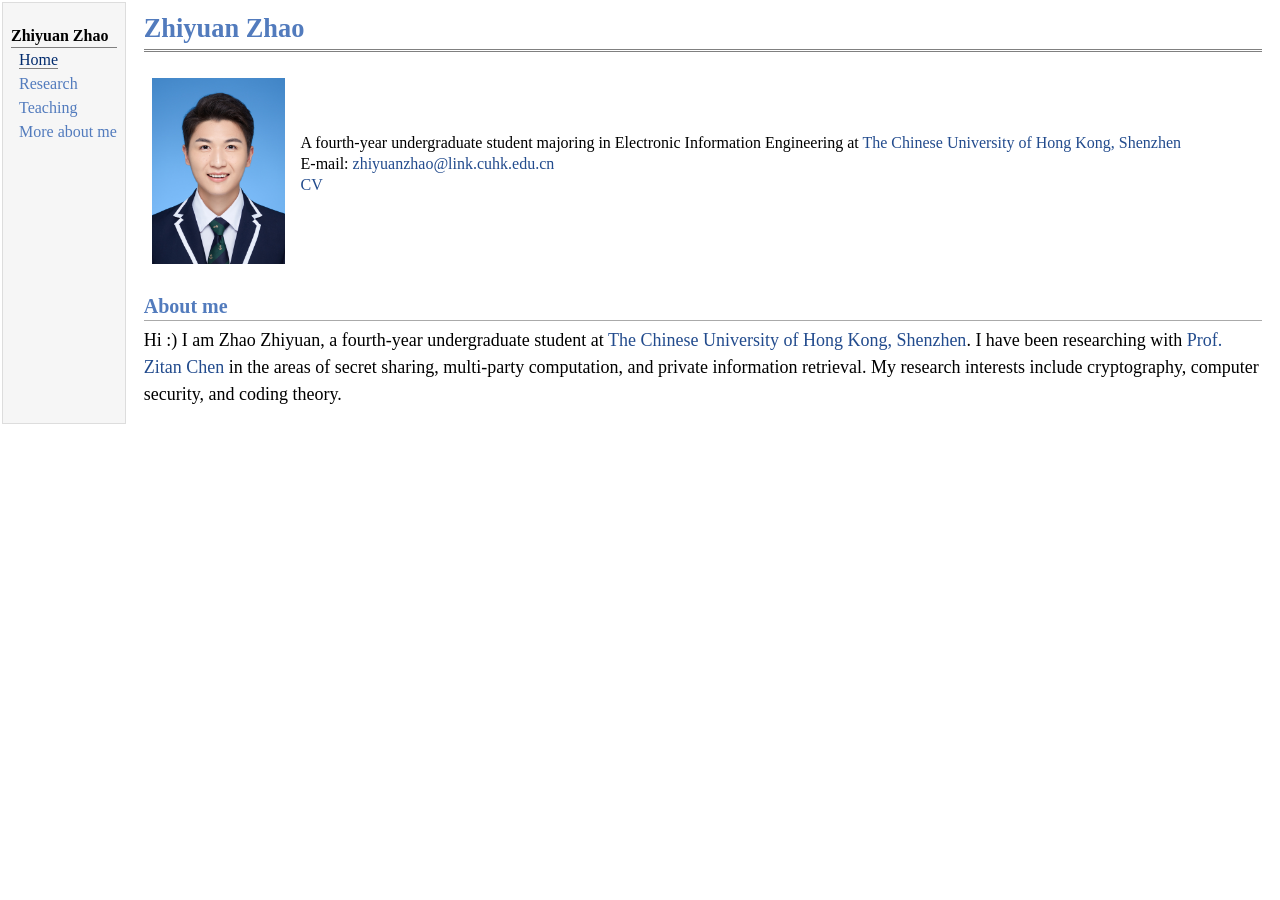
==== index.html @ dad8fb2e "Add files via upload" ====
<html xmlns="http://www.w3.org/1999/xhtml" xml:lang="en">

<head>
  <meta name="generator" content="jemdoc, see http://jemdoc.jaboc.net/" />
  <meta http-equiv="Content-Type" content="text/html;charset=utf-8" />
  <link rel="stylesheet" href="jemdoc.css" type="text/css" />
  <title>Zhiyuan Zhao</title>
</head>

<body>
  <table summary="Table for page layout." id="tlayout">
    <tr valign="top">
      <td id="layout-menu">
        <div class="menu-category">Zhiyuan Zhao</div>
        <div class="menu-item">
          <a href="index.html" class="current">Home</a>
        </div>
        <div class="menu-item"><a href="research.html">Research</a></div>
        <div class="menu-item"><a href="teaching.html">Teaching</a></div>
        <div class="menu-item">
          <a href="moreabtme.html">More&nbsp;about&nbsp;me</a>
        </div>
      </td>
      <td id="layout-content">
        <div id="toptitle">
          <h1>Zhiyuan Zhao</h1>
          <div id="subtitle"></div>
        </div>
        <table class="imgtable">
          <tr>
            <td align="left">
              <img src="picture.jpeg" alt="A photo of Zhao Zhiyuan" width="132.8px" height="186px" />
            </td>
            <td align="left">
              <p>
                A fourth-year undergraduate student majoring in Electronic Information Engineering at
                <a href="https://www.cuhk.edu.cn/en" target="_blank">The Chinese University of Hong Kong,
                  Shenzhen</a><br />
                E-mail:
                <a href="mailto:zhiyuanzhao@link.cuhk.edu.cn" target="_blank">zhiyuanzhao@link.cuhk.edu.cn</a><br />
                <a href="Curriculum_vitae.pdf" target="_blank">CV</a>
              </p>
            </td>
          </tr>
        </table>
        <h2>About me</h2>
        <p style="font-size: 18px; line-height: 1.5;">
          Hi :) I am Zhao Zhiyuan, a fourth-year undergraduate student at
          <a href="https://www.cuhk.edu.cn/en" target="_blank">The Chinese University of Hong Kong, Shenzhen</a>.
          I have been researching with
          <a href="https://sse.cuhk.edu.cn/en/faculty/chenzitan" target="_blank">Prof. Zitan Chen</a>
          in the areas of secret sharing, multi-party computation, and private information retrieval.
          My research interests include cryptography, computer security, and coding theory.
        </p>

      </td>
    </tr>
  </table>
</body>

</html>
---- jemdoc.css ----
/* Default css file for jemdoc. */

table#tlayout {
    border: none;
    border-collapse: separate;
    background: white;
}

body {
	background: white;
	font-family: Georgia, serif;
	padding-bottom: 8px;
	margin: 0;
}

#layout-menu {
	background: #f6f6f6;
	border: 1px solid #dddddd;
	padding-top: 0.5em;
	padding-left: 8px;
	padding-right: 8px;
	font-size: 1.0em;
	width: auto;
	white-space: nowrap;
    text-align: left;
    vertical-align: top;
}

#layout-menu td {
	background: #f4f4f4;
    vertical-align: top;
}

#layout-content {
	padding-top: 0.0em;
	padding-left: 1.0em;
	padding-right: 1.0em;
    border: none;
    background: white;
    text-align: left;
    vertical-align: top;
}

#layout-menu a {
	line-height: 1.5em;
	margin-left: 0.5em;
}

tt {
    background: #ffffdd;
}

pre, tt {
	font-size: 90%;
	font-family: monaco, monospace;
}

a, a > tt {
	color: #224b8d;
	text-decoration: none;
}

a:hover {
	border-bottom: 1px gray dotted;
}

#layout-menu a.current:link, #layout-menu a.current:visited {
	color: #022b6d;
	border-bottom: 1px gray solid;
}
#layout-menu a:link, #layout-menu a:visited, #layout-menu a:hover {
	color: #527bbd;
	text-decoration: none;
}
#layout-menu a:hover {
	text-decoration: none;
}

div.menu-category {
	border-bottom: 1px solid gray;
	margin-top: 0.8em;
	padding-top: 0.2em;
	padding-bottom: 0.1em;
	font-weight: bold;
}

div.menu-item {
	padding-left: 16px;
	text-indent: -16px;
}

div#toptitle {
	padding-bottom: 0.2em;
	margin-bottom: 1.5em;
	border-bottom: 3px double gray;
}

/* Reduce space if we begin the page with a title. */
div#toptitle + h2, div#toptitle + h3 {
	margin-top: -0.7em;
}

div#subtitle {
	margin-top: 0.0em;
	margin-bottom: 0.0em;
	padding-top: 0em;
	padding-bottom: 0.1em;
}

em {
	font-style: italic;
}

strong {
	font-weight: bold;
}


h1, h2, h3 {
	color: #527bbd;
	margin-top: 0.7em;
	margin-bottom: 0.3em;
	padding-bottom: 0.2em;
	line-height: 1.0;
	padding-top: 0.5em;
	border-bottom: 1px solid #aaaaaa;
}

h1 {
	font-size: 165%;
}

h2 {
	padding-top: 0.8em;
	font-size: 125%;
}

h2 + h3 {
    padding-top: 0.2em;
}

h3 {
	font-size: 110%;
	border-bottom: none;
}

p {
	margin-top: 0.0em;
	margin-bottom: 0.8em;
	padding: 0;
	line-height: 1.3;
}

pre {
	padding: 0;
	margin: 0;
}

div#footer {
	font-size: small;
	border-top: 1px solid #c0c0c0;
	padding-top: 0.1em;
	margin-top: 4.0em;
	color: #c0c0c0;
}

div#footer a {
	color: #80a0b0;
}

div#footer-text {
	float: left;
	padding-bottom: 8px;
}

ul, ol, dl {
	margin-top: 0.2em;
	padding-top: 0;
	margin-bottom: 0.8em;
}

dt {
	margin-top: 0.5em;
	margin-bottom: 0;
}

dl {
	margin-left: 20px;
}

dd {
	color: #222222;
}

dd > *:first-child {
	margin-top: 0;
}

ul {
	list-style-position: outside;
	list-style-type: square;
}

p + ul, p + ol {
	margin-top: -0.5em;
}

li ul, li ol {
	margin-top: -0.3em;
}

ol {
	list-style-position: outside;
	list-style-type: decimal;
}

li p, dd p {
	margin-bottom: 0.3em;
}


ol ol {
	list-style-type: lower-alpha;
}

ol ol ol {
	list-style-type: lower-roman;
}

p + div.codeblock {
	margin-top: -0.6em;
}

div.codeblock, div.infoblock {
	margin-right: 0%;
	margin-top: 1.2em;
	margin-bottom: 1.3em;
}

div.blocktitle {
	font-weight: bold;
	color: #cd7b62;
	margin-top: 1.2em;
	margin-bottom: 0.1em;
}

div.blockcontent {
	border: 1px solid silver;
	padding: 0.3em 0.5em;
}

div.infoblock > div.blockcontent {
	background: #ffffee;
}

div.blockcontent p + ul, div.blockcontent p + ol {
	margin-top: 0.4em;
}

div.infoblock p {
	margin-bottom: 0em;
}

div.infoblock li p, div.infoblock dd p {
	margin-bottom: 0.5em;
}

div.infoblock p + p {
	margin-top: 0.8em;
}

div.codeblock > div.blockcontent {
	background: #f6f6f6;
}

span.pycommand {
	color: #000070;
}

span.statement {
	color: #008800;
}
span.builtin {
	color: #000088;
}
span.special {
	color: #990000;
}
span.operator {
	color: #880000;
}
span.error {
	color: #aa0000;
}
span.comment, span.comment > *, span.string, span.string > * {
	color: #606060;
}

@media print {
	#layout-menu { display: none; }
}

#fwtitle {
	margin: 2px;
}

#fwtitle #toptitle {
	padding-left: 0.5em;
	margin-bottom: 0.5em;
}

#layout-content h1:first-child, #layout-content h2:first-child, #layout-content h3:first-child {
	margin-top: -0.7em;
}

div#toptitle h1, #layout-content div#toptitle h1 {
	margin-bottom: 0.0em;
	padding-bottom: 0.1em;
	padding-top: 0;
	margin-top: 0.5em;
	border-bottom: none;
}

img.eq {
	padding: 0;
	padding-left: 0.1em;
	padding-right: 0.1em;
	margin: 0;
}

img.eqwl {
	padding-left: 2em;
	padding-top: 0.6em;
	padding-bottom: 0.2em;
	margin: 0;
}

table {
    border: 2px solid black;
    border-collapse: collapse;
}

td {
    padding: 2px;
    padding-left: 0.5em;
    padding-right: 0.5em;
    text-align: center;
    border: 1px solid gray;
}

table + table {
    margin-top: 1em;
}

tr.heading {
    font-weight: bold;
    border-bottom: 2px solid black;
}

img {
    border: none;
}

table.imgtable, table.imgtable td {
    border: none;
    text-align: left;
}
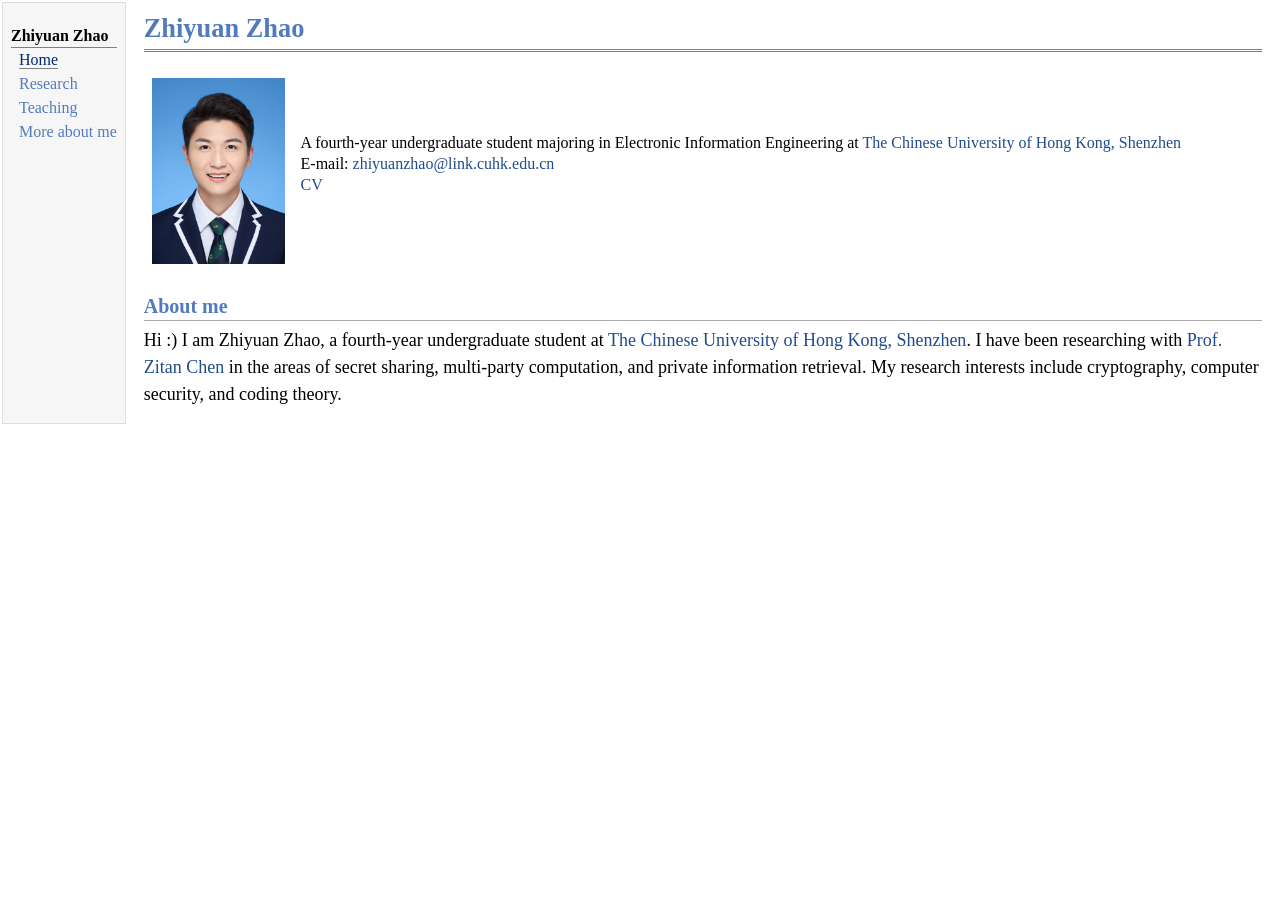
==== commit d6804e1e: "Add files via upload" ====
--- a/index.html
+++ b/index.html
@@ -45,7 +45,7 @@
         </table>
         <h2>About me</h2>
         <p style="font-size: 18px; line-height: 1.5;">
-          Hi :) I am Zhao Zhiyuan, a fourth-year undergraduate student at
+          Hi :) I am  Zhiyuan Zhao, a fourth-year undergraduate student at
           <a href="https://www.cuhk.edu.cn/en" target="_blank">The Chinese University of Hong Kong, Shenzhen</a>.
           I have been researching with
           <a href="https://sse.cuhk.edu.cn/en/faculty/chenzitan" target="_blank">Prof. Zitan Chen</a>
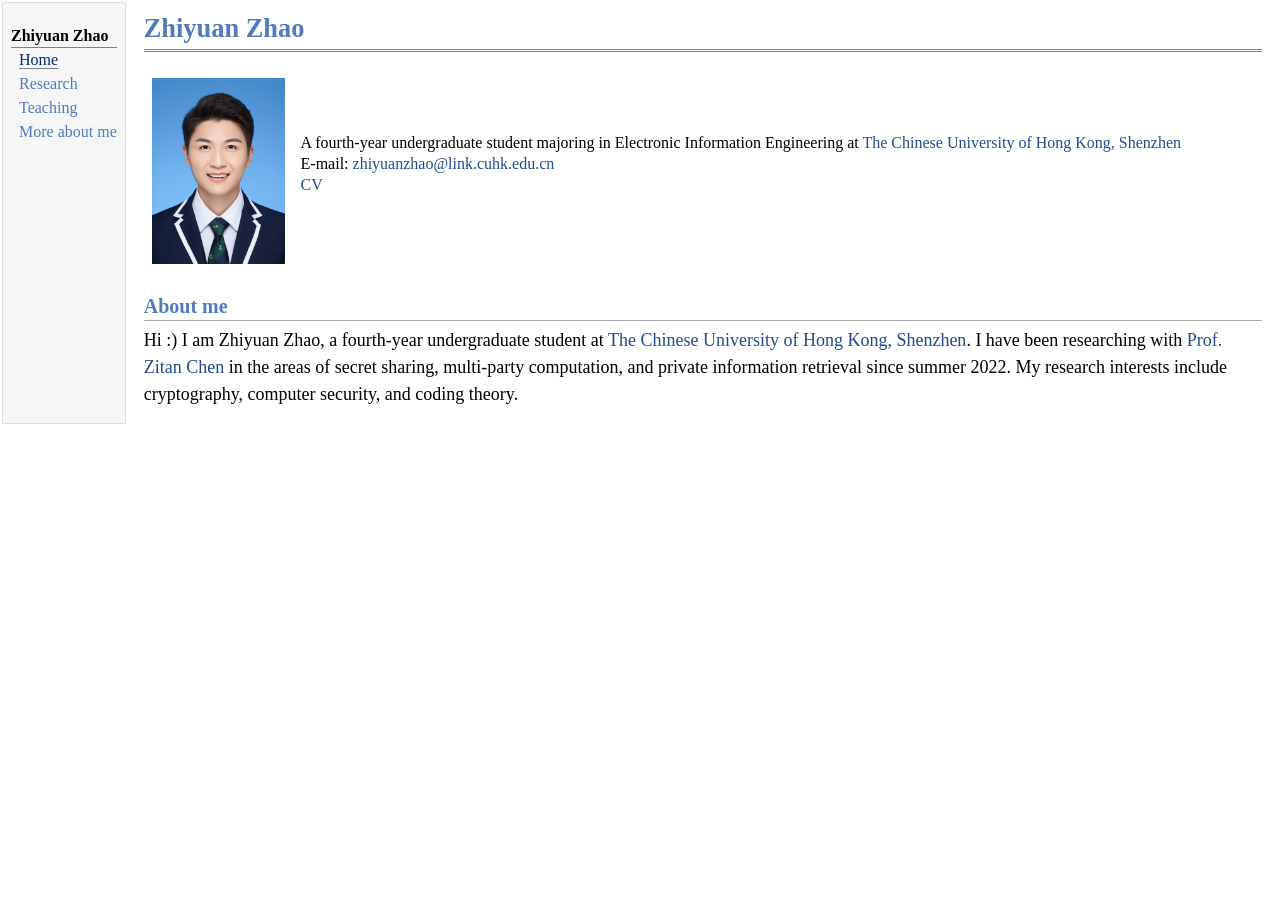
==== commit 870886ab: "Add files via upload" ====
--- a/index.html
+++ b/index.html
@@ -49,7 +49,7 @@
           <a href="https://www.cuhk.edu.cn/en" target="_blank">The Chinese University of Hong Kong, Shenzhen</a>.
           I have been researching with
           <a href="https://sse.cuhk.edu.cn/en/faculty/chenzitan" target="_blank">Prof. Zitan Chen</a>
-          in the areas of secret sharing, multi-party computation, and private information retrieval.
+          in the areas of secret sharing, multi-party computation, and private information retrieval since summer 2022.
           My research interests include cryptography, computer security, and coding theory.
         </p>
 
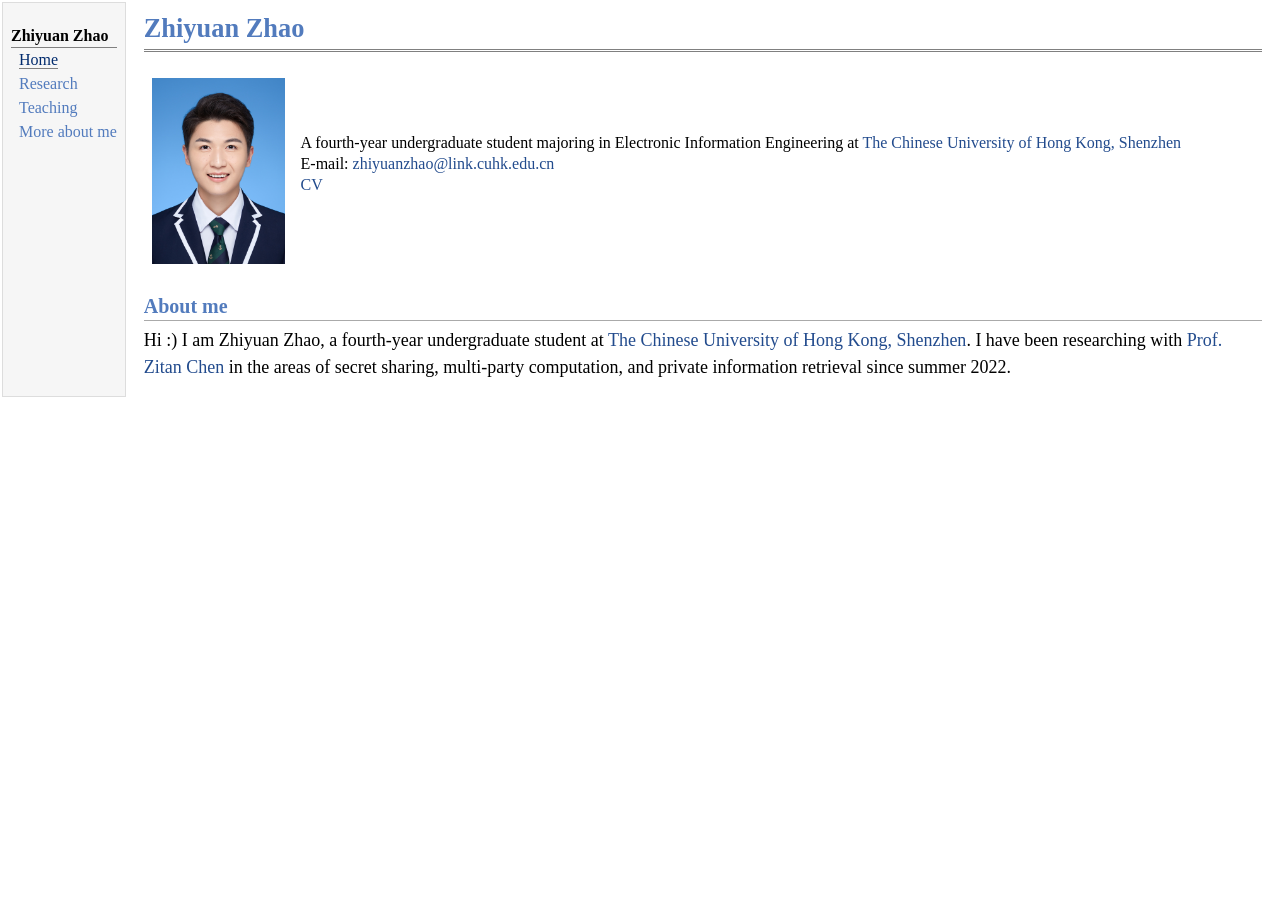
==== commit c0023483: "modified:   index.html" ====
--- a/index.html
+++ b/index.html
@@ -50,7 +50,6 @@
           I have been researching with
           <a href="https://sse.cuhk.edu.cn/en/faculty/chenzitan" target="_blank">Prof. Zitan Chen</a>
           in the areas of secret sharing, multi-party computation, and private information retrieval since summer 2022.
-          My research interests include cryptography, computer security, and coding theory.
         </p>
 
       </td>
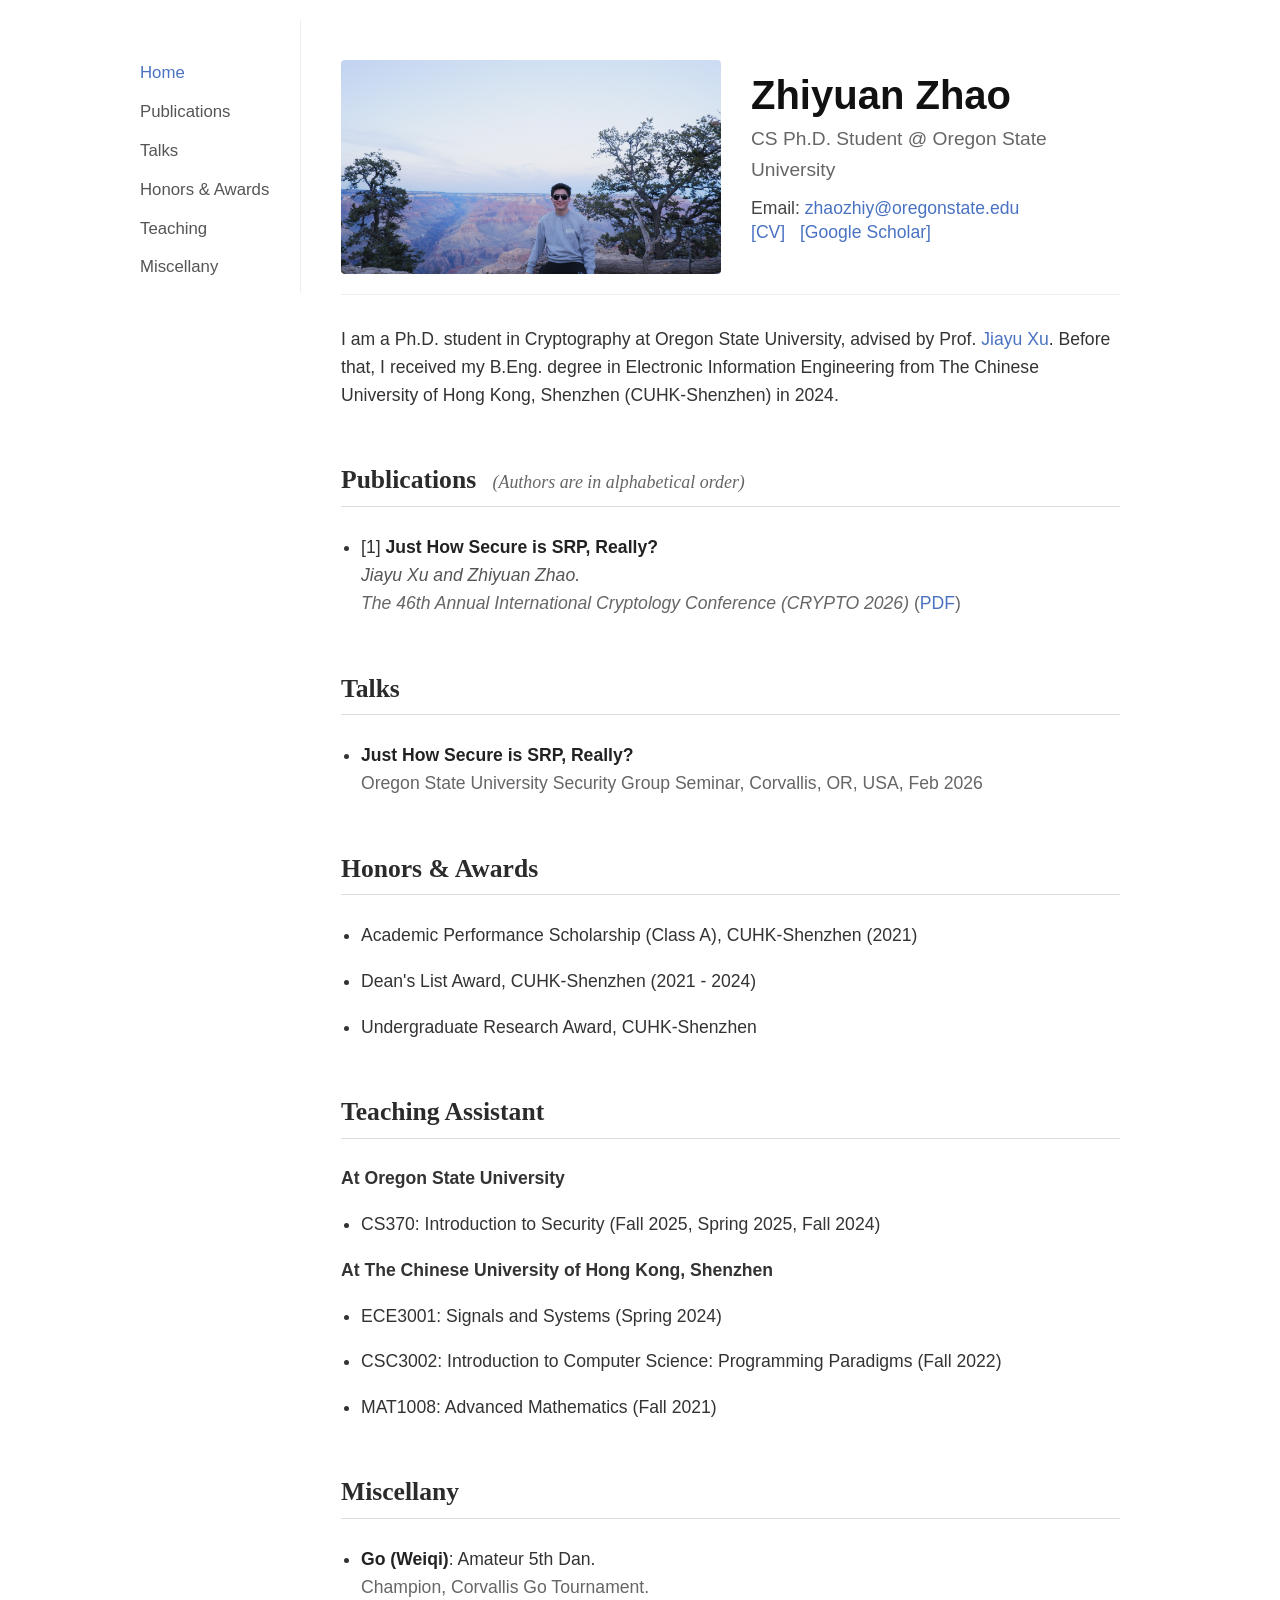
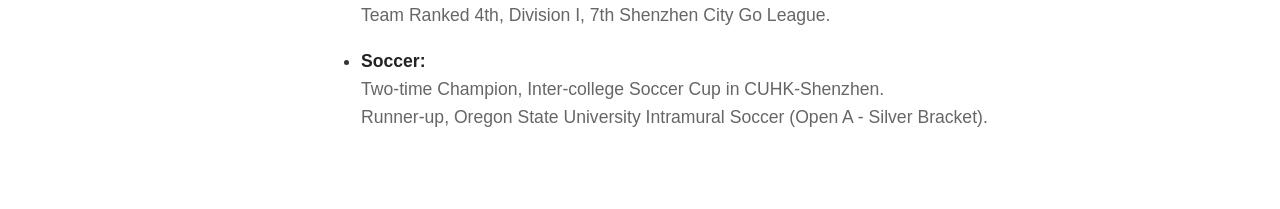
==== commit fcd14cf2: "renamed:    main.html -> index.html" ====
--- a/index.html
+++ b/index.html
@@ -1,60 +1,94 @@
-<html xmlns="http://www.w3.org/1999/xhtml" xml:lang="en">
-
-<head>
-  <meta name="generator" content="jemdoc, see http://jemdoc.jaboc.net/" />
-  <meta http-equiv="Content-Type" content="text/html;charset=utf-8" />
-  <link rel="stylesheet" href="jemdoc.css" type="text/css" />
-  <title>Zhiyuan Zhao</title>
-</head>
-
-<body>
-  <table summary="Table for page layout." id="tlayout">
-    <tr valign="top">
-      <td id="layout-menu">
-        <div class="menu-category">Zhiyuan Zhao</div>
-        <div class="menu-item">
-          <a href="index.html" class="current">Home</a>
-        </div>
-        <div class="menu-item"><a href="research.html">Research</a></div>
-        <div class="menu-item"><a href="teaching.html">Teaching</a></div>
-        <div class="menu-item">
-          <a href="moreabtme.html">More&nbsp;about&nbsp;me</a>
-        </div>
-      </td>
-      <td id="layout-content">
-        <div id="toptitle">
-          <h1>Zhiyuan Zhao</h1>
-          <div id="subtitle"></div>
-        </div>
-        <table class="imgtable">
-          <tr>
-            <td align="left">
-              <img src="picture.jpeg" alt="A photo of Zhao Zhiyuan" width="132.8px" height="186px" />
-            </td>
-            <td align="left">
-              <p>
-                A fourth-year undergraduate student majoring in Electronic Information Engineering at
-                <a href="https://www.cuhk.edu.cn/en" target="_blank">The Chinese University of Hong Kong,
-                  Shenzhen</a><br />
-                E-mail:
-                <a href="mailto:zhiyuanzhao@link.cuhk.edu.cn" target="_blank">zhiyuanzhao@link.cuhk.edu.cn</a><br />
-                <a href="Curriculum_vitae.pdf" target="_blank">CV</a>
-              </p>
-            </td>
-          </tr>
-        </table>
-        <h2>About me</h2>
-        <p style="font-size: 18px; line-height: 1.5;">
-          Hi :) I am  Zhiyuan Zhao, a fourth-year undergraduate student at
-          <a href="https://www.cuhk.edu.cn/en" target="_blank">The Chinese University of Hong Kong, Shenzhen</a>.
-          I have been researching with
-          <a href="https://sse.cuhk.edu.cn/en/faculty/chenzitan" target="_blank">Prof. Zitan Chen</a>
-          in the areas of secret sharing, multi-party computation, and private information retrieval since summer 2022.
-        </p>
-
-      </td>
-    </tr>
-  </table>
-</body>
-
+<html xmlns="http://www.w3.org/1999/xhtml" xml:lang="en">
+
+<head>
+  <meta name="generator" content="jemdoc, see http://jemdoc.jaboc.net/" />
+  <meta http-equiv="Content-Type" content="text/html;charset=utf-8" />
+  <meta name="viewport" content="width=device-width, initial-scale=1.0" />
+  <link rel="stylesheet" href="jemdoc.css" type="text/css" />
+  <title>Zhiyuan Zhao</title>
+</head>
+
+<body>
+  <div id="layout-container">
+    <div id="layout-menu">
+      <div class="menu-item"><a href="main.html" class="current">Home</a></div>
+      <div class="menu-item"><a href="#publications">Publications</a></div>
+      <div class="menu-item"><a href="#talks">Talks</a></div>
+      <div class="menu-item"><a href="#honors">Honors & Awards</a></div>
+      <div class="menu-item"><a href="#teaching">Teaching</a></div>
+      <div class="menu-item"><a href="#miscellany">Miscellany</a></div>
+    </div>
+    <div id="layout-content">
+      <div class="header-container">
+       <div class="header-photo">
+        <img src="picture.jpeg" alt="Zhiyuan Zhao" />
+      </div>
+      <div class="header-info">
+        <h1>Zhiyuan Zhao</h1>
+        <div class="header-subtitle">CS Ph.D. Student @ Oregon State University</div>
+        <p class="header-contact">
+          Email: <a href="mailto:zhaozhiy@oregonstate.edu">zhaozhiy@oregonstate.edu</a><br />
+          <a href="cv.pdf" target="_blank">[CV]</a> &nbsp; 
+          <a href="https://scholar.google.com/citations?user=C8LniogAAAAJ&hl=en" target="_blank">[Google Scholar]</a>
+        </p>
+      </div>
+    </div>
+
+    <p>
+      I am a Ph.D. student in Cryptography at Oregon State University, advised by Prof. <a href="https://sites.google.com/view/jiayux/home" target="_blank">Jiayu Xu</a>. 
+      Before that, I received my B.Eng. degree in Electronic Information Engineering from The Chinese University of Hong Kong, Shenzhen (CUHK-Shenzhen) in 2024.
+    </p>
+
+    <h2 id="publications">Publications <span class="manuscript-note">(Authors are in alphabetical order)</span></h2>
+    <ul>
+      <li>
+        [1] <span class="pub-title">Just How Secure is SRP, Really?</span><br />
+        <span class="pub-authors">Jiayu Xu and Zhiyuan Zhao.</span><br />
+        <span class="pub-venue"><em>The 46th Annual International Cryptology Conference (CRYPTO 2026)</em> (<a href="https://eprint.iacr.org/2025/1869.pdf">PDF</a>)</span>
+      </li>
+    </ul>
+    <h2 id="talks">Talks</h2>
+    <ul>
+      <li>
+        <span class="pub-title">Just How Secure is SRP, Really?</span><br />
+        <span class="pub-venue">Oregon State University Security Group Seminar, Corvallis, OR, USA, Feb 2026</span>
+      </li>
+    </ul>
+    
+    <h2 id="honors">Honors & Awards</h2>
+    <ul>
+      <li>Academic Performance Scholarship (Class A), CUHK-Shenzhen (2021)</li>
+      <li>Dean's List Award, CUHK-Shenzhen (2021 - 2024)</li>
+      <li>Undergraduate Research Award, CUHK-Shenzhen</li>
+    </ul>
+    <h2 id="teaching">Teaching Assistant</h2>
+    
+    <p><strong>At Oregon State University</strong></p>
+    <ul>
+      <li>CS370: Introduction to Security (Fall 2025, Spring 2025, Fall 2024)</li>
+    </ul>
+    <p><strong>At The Chinese University of Hong Kong, Shenzhen</strong></p>
+    <ul>
+      <li>ECE3001: Signals and Systems (Spring 2024)</li>
+      <li>CSC3002: Introduction to Computer Science: Programming Paradigms (Fall 2022)</li>
+      <li>MAT1008: Advanced Mathematics (Fall 2021)</li>
+    </ul>
+
+    <h2 id="miscellany">Miscellany</h2>
+    <ul>
+      <li>
+        <span class="pub-title">Go (Weiqi)</span>: Amateur 5th Dan.<br />
+        <span class="pub-venue">Champion, Corvallis Go Tournament.</span><br />
+        <span class="pub-venue">Team Ranked 4th, Division I, 7th Shenzhen City Go League.</span>
+      </li>
+      <li>
+        <span class="pub-title">Soccer:</span><br />
+        <span class="pub-venue">Two-time Champion, Inter-college Soccer Cup in CUHK-Shenzhen.</span><br />
+        <span class="pub-venue">Runner-up, Oregon State University Intramural Soccer (Open A - Silver Bracket).</span>
+      </li>
+    </ul>
+  </div>
+</div>
+</body>
+
 </html>
--- a/jemdoc.css
+++ b/jemdoc.css
@@ -1,367 +1,248 @@
-/* Default css file for jemdoc. */
-
-table#tlayout {
-    border: none;
-    border-collapse: separate;
-    background: white;
-}
-
-body {
-	background: white;
-	font-family: Georgia, serif;
-	padding-bottom: 8px;
-	margin: 0;
-}
-
-#layout-menu {
-	background: #f6f6f6;
-	border: 1px solid #dddddd;
-	padding-top: 0.5em;
-	padding-left: 8px;
-	padding-right: 8px;
-	font-size: 1.0em;
-	width: auto;
-	white-space: nowrap;
-    text-align: left;
-    vertical-align: top;
-}
-
-#layout-menu td {
-	background: #f4f4f4;
-    vertical-align: top;
-}
-
-#layout-content {
-	padding-top: 0.0em;
-	padding-left: 1.0em;
-	padding-right: 1.0em;
-    border: none;
-    background: white;
-    text-align: left;
-    vertical-align: top;
-}
-
-#layout-menu a {
-	line-height: 1.5em;
-	margin-left: 0.5em;
-}
-
-tt {
-    background: #ffffdd;
-}
-
-pre, tt {
-	font-size: 90%;
-	font-family: monaco, monospace;
-}
-
-a, a > tt {
-	color: #224b8d;
-	text-decoration: none;
-}
-
-a:hover {
-	border-bottom: 1px gray dotted;
-}
-
-#layout-menu a.current:link, #layout-menu a.current:visited {
-	color: #022b6d;
-	border-bottom: 1px gray solid;
-}
-#layout-menu a:link, #layout-menu a:visited, #layout-menu a:hover {
-	color: #527bbd;
-	text-decoration: none;
-}
-#layout-menu a:hover {
-	text-decoration: none;
-}
-
-div.menu-category {
-	border-bottom: 1px solid gray;
-	margin-top: 0.8em;
-	padding-top: 0.2em;
-	padding-bottom: 0.1em;
-	font-weight: bold;
-}
-
-div.menu-item {
-	padding-left: 16px;
-	text-indent: -16px;
-}
-
-div#toptitle {
-	padding-bottom: 0.2em;
-	margin-bottom: 1.5em;
-	border-bottom: 3px double gray;
-}
-
-/* Reduce space if we begin the page with a title. */
-div#toptitle + h2, div#toptitle + h3 {
-	margin-top: -0.7em;
-}
-
-div#subtitle {
-	margin-top: 0.0em;
-	margin-bottom: 0.0em;
-	padding-top: 0em;
-	padding-bottom: 0.1em;
-}
-
-em {
-	font-style: italic;
-}
-
-strong {
-	font-weight: bold;
-}
-
-
-h1, h2, h3 {
-	color: #527bbd;
-	margin-top: 0.7em;
-	margin-bottom: 0.3em;
-	padding-bottom: 0.2em;
-	line-height: 1.0;
-	padding-top: 0.5em;
-	border-bottom: 1px solid #aaaaaa;
-}
-
-h1 {
-	font-size: 165%;
-}
-
-h2 {
-	padding-top: 0.8em;
-	font-size: 125%;
-}
-
-h2 + h3 {
-    padding-top: 0.2em;
-}
-
-h3 {
-	font-size: 110%;
-	border-bottom: none;
-}
-
-p {
-	margin-top: 0.0em;
-	margin-bottom: 0.8em;
-	padding: 0;
-	line-height: 1.3;
-}
-
-pre {
-	padding: 0;
-	margin: 0;
-}
-
-div#footer {
-	font-size: small;
-	border-top: 1px solid #c0c0c0;
-	padding-top: 0.1em;
-	margin-top: 4.0em;
-	color: #c0c0c0;
-}
-
-div#footer a {
-	color: #80a0b0;
-}
-
-div#footer-text {
-	float: left;
-	padding-bottom: 8px;
-}
-
-ul, ol, dl {
-	margin-top: 0.2em;
-	padding-top: 0;
-	margin-bottom: 0.8em;
-}
-
-dt {
-	margin-top: 0.5em;
-	margin-bottom: 0;
-}
-
-dl {
-	margin-left: 20px;
-}
-
-dd {
-	color: #222222;
-}
-
-dd > *:first-child {
-	margin-top: 0;
-}
-
-ul {
-	list-style-position: outside;
-	list-style-type: square;
-}
-
-p + ul, p + ol {
-	margin-top: -0.5em;
-}
-
-li ul, li ol {
-	margin-top: -0.3em;
-}
-
-ol {
-	list-style-position: outside;
-	list-style-type: decimal;
-}
-
-li p, dd p {
-	margin-bottom: 0.3em;
-}
-
-
-ol ol {
-	list-style-type: lower-alpha;
-}
-
-ol ol ol {
-	list-style-type: lower-roman;
-}
-
-p + div.codeblock {
-	margin-top: -0.6em;
-}
-
-div.codeblock, div.infoblock {
-	margin-right: 0%;
-	margin-top: 1.2em;
-	margin-bottom: 1.3em;
-}
-
-div.blocktitle {
-	font-weight: bold;
-	color: #cd7b62;
-	margin-top: 1.2em;
-	margin-bottom: 0.1em;
-}
-
-div.blockcontent {
-	border: 1px solid silver;
-	padding: 0.3em 0.5em;
-}
-
-div.infoblock > div.blockcontent {
-	background: #ffffee;
-}
-
-div.blockcontent p + ul, div.blockcontent p + ol {
-	margin-top: 0.4em;
-}
-
-div.infoblock p {
-	margin-bottom: 0em;
-}
-
-div.infoblock li p, div.infoblock dd p {
-	margin-bottom: 0.5em;
-}
-
-div.infoblock p + p {
-	margin-top: 0.8em;
-}
-
-div.codeblock > div.blockcontent {
-	background: #f6f6f6;
-}
-
-span.pycommand {
-	color: #000070;
-}
-
-span.statement {
-	color: #008800;
-}
-span.builtin {
-	color: #000088;
-}
-span.special {
-	color: #990000;
-}
-span.operator {
-	color: #880000;
-}
-span.error {
-	color: #aa0000;
-}
-span.comment, span.comment > *, span.string, span.string > * {
-	color: #606060;
-}
-
-@media print {
-	#layout-menu { display: none; }
-}
-
-#fwtitle {
-	margin: 2px;
-}
-
-#fwtitle #toptitle {
-	padding-left: 0.5em;
-	margin-bottom: 0.5em;
-}
-
-#layout-content h1:first-child, #layout-content h2:first-child, #layout-content h3:first-child {
-	margin-top: -0.7em;
-}
-
-div#toptitle h1, #layout-content div#toptitle h1 {
-	margin-bottom: 0.0em;
-	padding-bottom: 0.1em;
-	padding-top: 0;
-	margin-top: 0.5em;
-	border-bottom: none;
-}
-
-img.eq {
-	padding: 0;
-	padding-left: 0.1em;
-	padding-right: 0.1em;
-	margin: 0;
-}
-
-img.eqwl {
-	padding-left: 2em;
-	padding-top: 0.6em;
-	padding-bottom: 0.2em;
-	margin: 0;
-}
-
-table {
-    border: 2px solid black;
-    border-collapse: collapse;
-}
-
-td {
-    padding: 2px;
-    padding-left: 0.5em;
-    padding-right: 0.5em;
-    text-align: center;
-    border: 1px solid gray;
-}
-
-table + table {
-    margin-top: 1em;
-}
-
-tr.heading {
-    font-weight: bold;
-    border-bottom: 2px solid black;
-}
-
-img {
-    border: none;
-}
-
-table.imgtable, table.imgtable td {
-    border: none;
-    text-align: left;
-}+/* Modern styling imitating reference design */
+
+body {
+    font-family: -apple-system, BlinkMacSystemFont, "Segoe UI", Roboto, "Helvetica Neue", Arial, sans-serif;
+    font-size: 16px;
+    line-height: 1.6;
+    color: #333;
+    background-color: #fff;
+    margin: 0;
+    padding: 0;
+}
+
+#layout-container {
+    display: flex;
+    max-width: 1000px;
+    margin: 0 auto;
+    padding: 20px;
+}
+
+#layout-menu {
+    width: 140px;
+    padding-right: 20px;
+    padding-top: 40px;
+    position: sticky;
+    top: 20px;
+    align-self: flex-start;
+    border-right: 1px solid #eee;
+}
+
+.menu-category {
+    font-size: 1.2em;
+    font-weight: bold;
+    margin-bottom: 20px;
+    color: #444;
+}
+
+.menu-item {
+    margin-bottom: 12px;
+}
+
+.menu-item a {
+    color: #555;
+    text-decoration: none;
+    font-size: 1.05em;
+    display: block;
+    transition: color 0.2s;
+}
+
+.menu-item a:hover, .menu-item a.current {
+    color: #4a72c2;
+    font-weight: 500;
+}
+
+#layout-content {
+    flex: 1;
+    padding: 40px 20px 40px 40px;
+    max-width: 100%;
+}
+
+/* Responsive Sidebar */
+@media screen and (max-width: 768px) {
+    #layout-container {
+        flex-direction: column;
+    }
+    
+    #layout-menu {
+        width: 100%;
+        position: static;
+        border-right: none;
+        border-bottom: 1px solid #eee;
+        padding-bottom: 15px;
+        margin-bottom: 25px;
+        display: flex;
+        flex-wrap: wrap;
+        justify-content: center;
+        gap: 10px;
+    }
+    
+    .menu-item {
+        margin-bottom: 0;
+    }
+
+    .menu-item a {
+        display: inline-block;
+        padding: 5px 10px;
+        background-color: #f5f5f5;
+        border-radius: 4px;
+        font-size: 0.9em;
+        color: #555;
+    }
+
+    .menu-item a.current {
+        background-color: #4a72c2;
+        color: white;
+    }
+
+    #layout-content {
+        padding: 0 10px; /* Add some side padding on mobile */
+    }
+}
+
+/* Header Section */
+.header-container {
+    display: flex;
+    gap: 30px;
+    margin-bottom: 30px;
+    align-items: center;
+    border-bottom: 1px solid #eee;
+    padding-bottom: 20px;
+}
+
+.header-photo {
+    flex-shrink: 0;
+    width: 380px;
+}
+
+.header-photo img {
+    width: 100%;
+    height: auto;
+    border-radius: 4px;
+    display: block;
+}
+
+.header-info {
+    /* Removed padding-top to better center with image */
+}
+
+h1 {
+    font-size: 2.5em;
+    font-weight: 600;
+    margin: 0 0 5px 0;
+    color: #111;
+    line-height: 1.2;
+}
+
+.header-subtitle {
+    font-size: 1.2em;
+    color: #666;
+    font-weight: 400;
+}
+
+/* Content Typography */
+p {
+    margin-bottom: 1em;
+    color: #333;
+    font-size: 1.1em;
+}
+
+a {
+    color: #4a72c2;
+    text-decoration: none;
+}
+
+a:hover {
+    text-decoration: underline;
+}
+
+/* Headings */
+h2 {
+    font-family: Georgia, serif;
+    font-size: 1.6em;
+    font-weight: bold;
+    margin-top: 2em;
+    margin-bottom: 1em;
+    color: #2b2b2b;
+    border-bottom: 1px solid #ddd;
+    padding-bottom: 5px;
+}
+
+.manuscript-note {
+    font-size: 0.7em;
+    font-weight: normal;
+    color: #666;
+    font-style: italic;
+    margin-left: 10px;
+}
+
+/* List Styling */
+ul {
+    list-style-type: disc;
+    padding-left: 20px;
+    margin-top: 0;
+}
+
+li {
+    margin-bottom: 1em;
+    font-size: 1.1em;
+}
+
+/* Publication Item Styling */
+.pub-title {
+    font-weight: 600;
+    color: #222;
+}
+
+.pub-authors {
+    font-style: italic;
+    color: #555;
+}
+
+.pub-venue {
+    color: #666;
+}
+
+/* Responsive */
+@media screen and (max-width: 650px) {
+    .header-container {
+        flex-direction: column;
+        gap: 20px;
+    }
+    
+    .header-photo {
+        width: 180px;
+    }
+    
+    h1 {
+        font-size: 2.5em;
+    }
+}
+
+.header-contact {
+    margin-top: 10px;
+    font-size: 1.1em;
+    line-height: 1.4;
+    color: #444;
+}
+
+/* LaTeX style heading */
+.latex-heading {
+    font-family: "Times New Roman", Times, serif;
+    font-weight: bold;
+    color: #000;
+    font-size: 1.6em;
+    margin-top: 2em;
+    margin-bottom: 1em;
+    letter-spacing: 0.5px;
+}
+
+.latex-note {
+    font-family: "Times New Roman", Times, serif;
+    font-weight: normal;
+    font-style: italic;
+    font-size: 0.85em;
+    margin-left: 10px;
+    text-transform: none;
+    color: #000;
+}
+
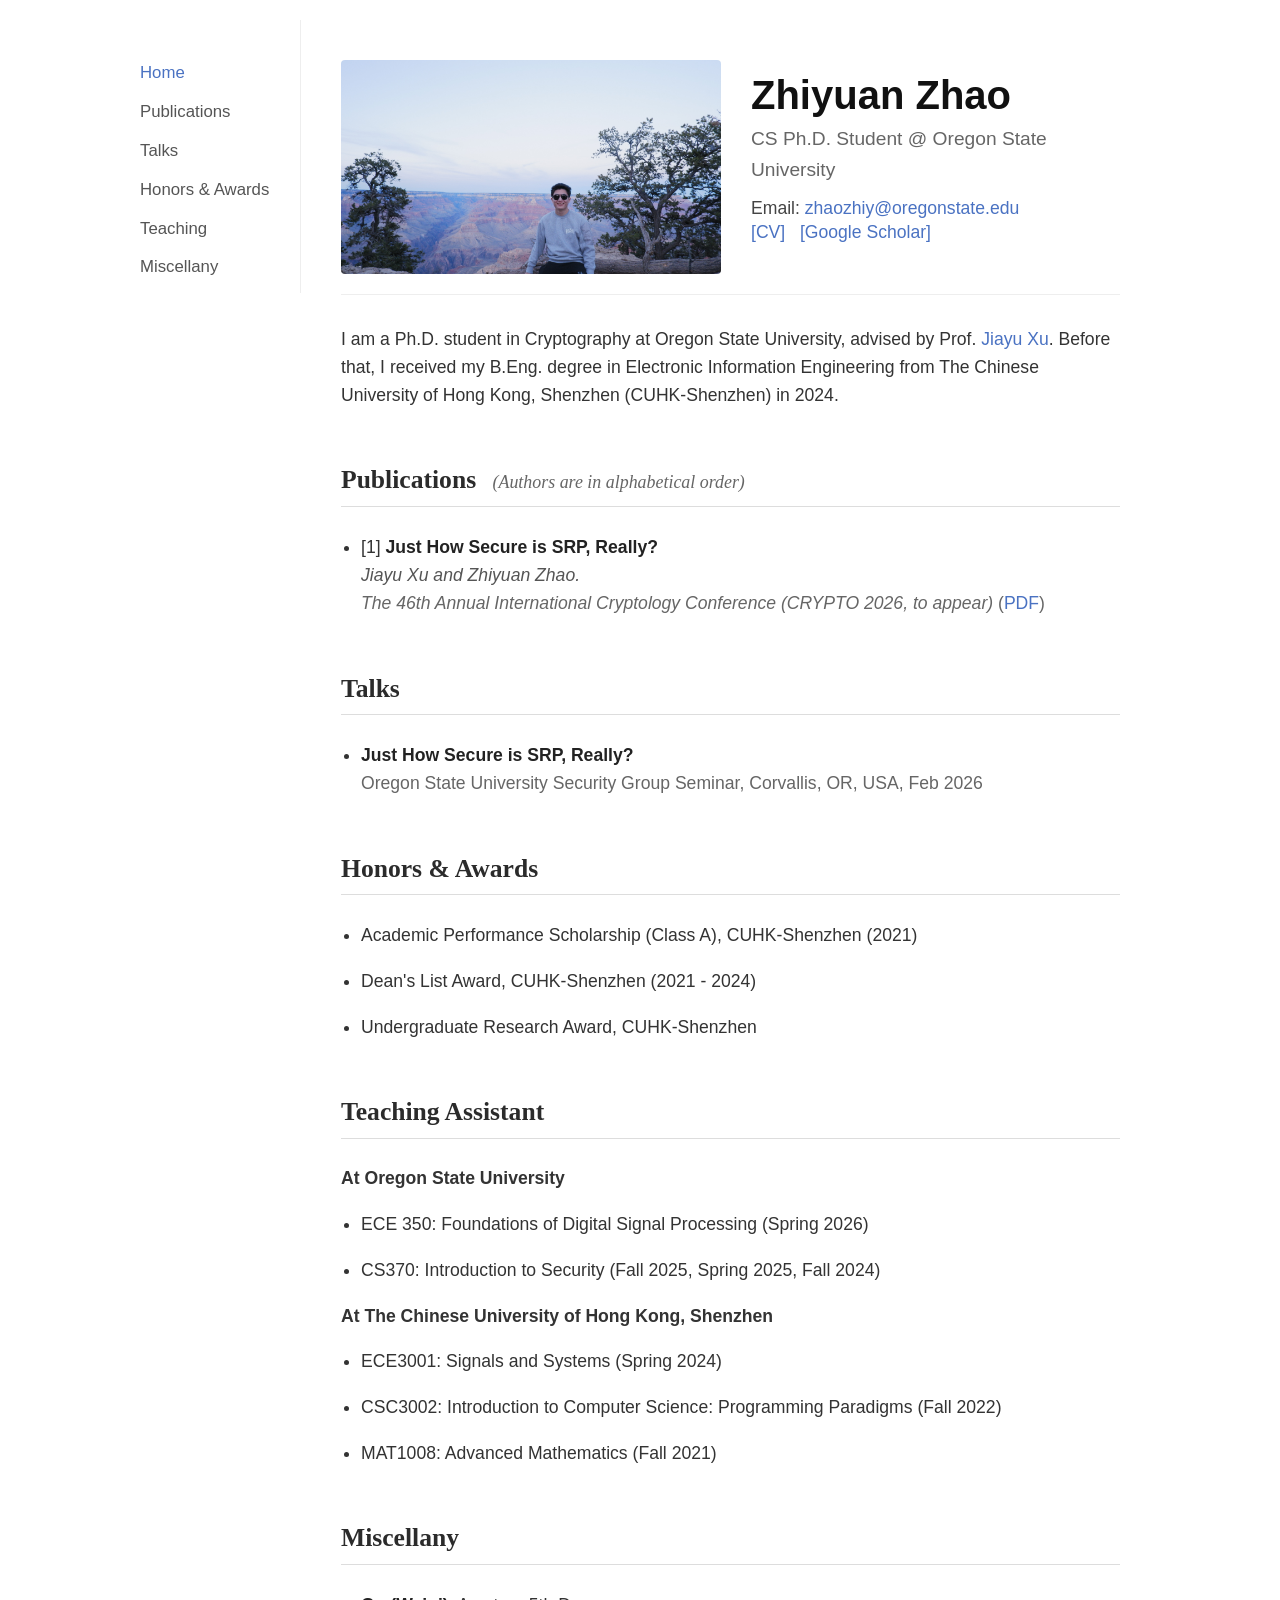
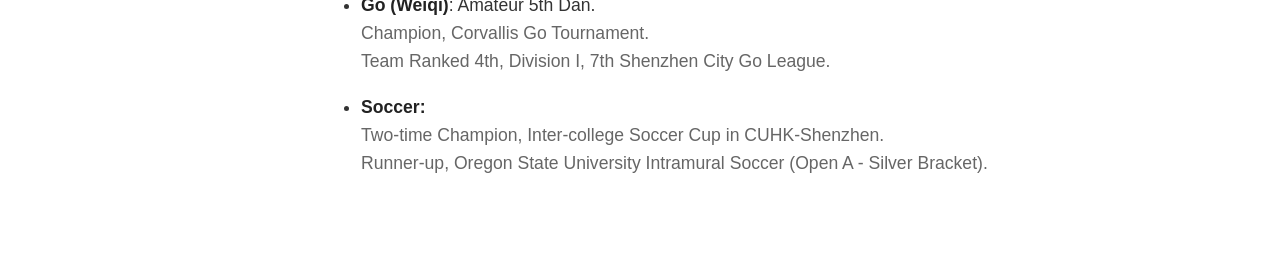
==== commit 0a0ee2b1: "modified:   index.html" ====
--- a/index.html
+++ b/index.html
@@ -44,7 +44,7 @@
       <li>
         [1] <span class="pub-title">Just How Secure is SRP, Really?</span><br />
         <span class="pub-authors">Jiayu Xu and Zhiyuan Zhao.</span><br />
-        <span class="pub-venue"><em>The 46th Annual International Cryptology Conference (CRYPTO 2026)</em> (<a href="https://eprint.iacr.org/2025/1869.pdf">PDF</a>)</span>
+        <span class="pub-venue"><em>The 46th Annual International Cryptology Conference (CRYPTO 2026, to appear)</em> (<a href="https://eprint.iacr.org/2025/1869.pdf">PDF</a>)</span>
       </li>
     </ul>
     <h2 id="talks">Talks</h2>
@@ -65,6 +65,7 @@
     
     <p><strong>At Oregon State University</strong></p>
     <ul>
+      <li>ECE 350: Foundations of Digital Signal Processing (Spring 2026)</li>
       <li>CS370: Introduction to Security (Fall 2025, Spring 2025, Fall 2024)</li>
     </ul>
     <p><strong>At The Chinese University of Hong Kong, Shenzhen</strong></p>
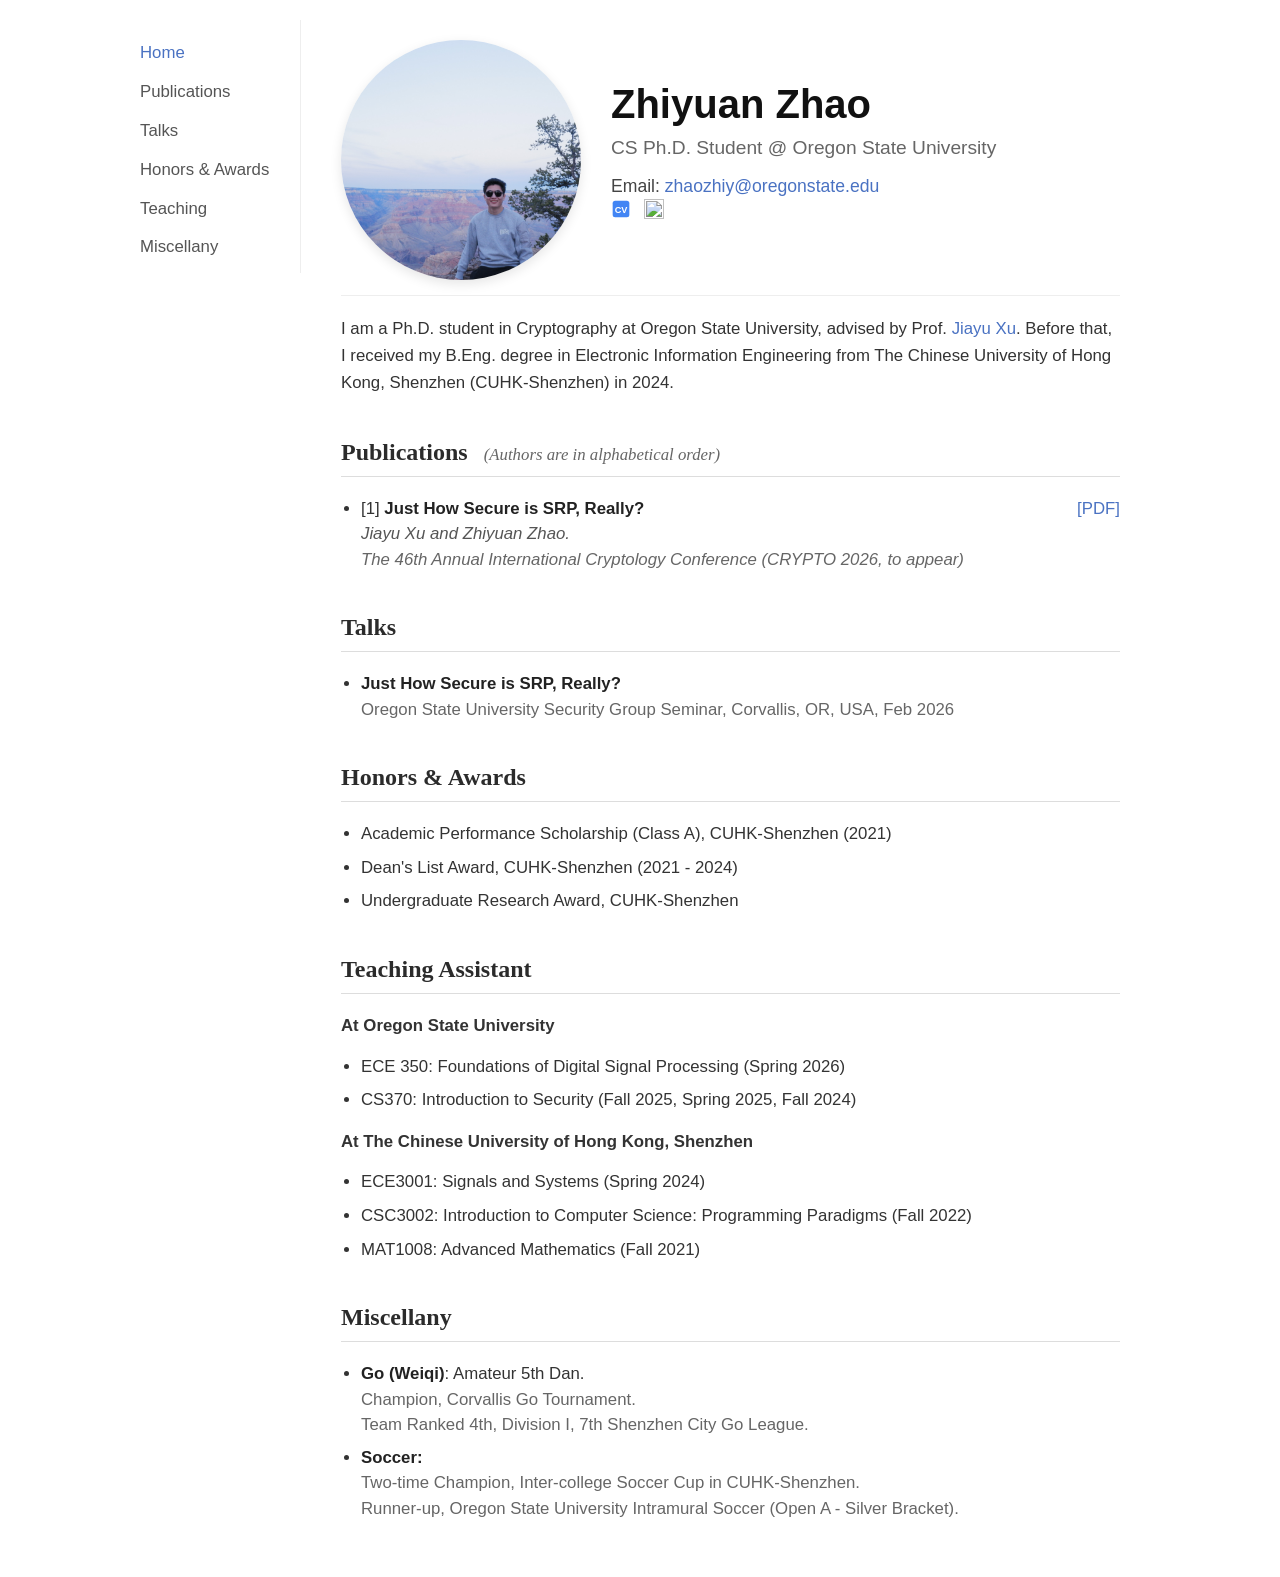
==== commit 84ba30c4: "modified" ====
--- a/index.html
+++ b/index.html
@@ -11,7 +11,7 @@
 <body>
   <div id="layout-container">
     <div id="layout-menu">
-      <div class="menu-item"><a href="main.html" class="current">Home</a></div>
+      <div class="menu-item"><a href="index.html" class="current">Home</a></div>
       <div class="menu-item"><a href="#publications">Publications</a></div>
       <div class="menu-item"><a href="#talks">Talks</a></div>
       <div class="menu-item"><a href="#honors">Honors & Awards</a></div>
@@ -21,15 +21,19 @@
     <div id="layout-content">
       <div class="header-container">
        <div class="header-photo">
-        <img src="picture.jpeg" alt="Zhiyuan Zhao" />
+        <img src="picture.jpeg" alt="Zhiyuan Zhao" draggable="false" oncontextmenu="return false;" />
       </div>
       <div class="header-info">
         <h1>Zhiyuan Zhao</h1>
         <div class="header-subtitle">CS Ph.D. Student @ Oregon State University</div>
         <p class="header-contact">
           Email: <a href="mailto:zhaozhiy@oregonstate.edu">zhaozhiy@oregonstate.edu</a><br />
-          <a href="cv.pdf" target="_blank">[CV]</a> &nbsp; 
-          <a href="https://scholar.google.com/citations?user=C8LniogAAAAJ&hl=en" target="_blank">[Google Scholar]</a>
+          <a href="cv.pdf" target="_blank" aria-label="CV" style="margin-right:8px;">
+            <img src="cv-icon.svg" alt="CV" style="height:20px;width:20px;vertical-align:middle;" />
+          </a>
+          <a href="https://scholar.google.com/citations?user=C8LniogAAAAJ&hl=en" target="_blank" aria-label="Google Scholar">
+            <img src="https://cdn.simpleicons.org/googlescholar/4285F4" alt="Google Scholar" style="height:20px;width:20px;vertical-align:middle;" />
+          </a>
         </p>
       </div>
     </div>
@@ -42,9 +46,10 @@
     <h2 id="publications">Publications <span class="manuscript-note">(Authors are in alphabetical order)</span></h2>
     <ul>
       <li>
+        <a href="https://eprint.iacr.org/2025/1869.pdf" target="_blank" style="float: right;">[PDF]</a>
         [1] <span class="pub-title">Just How Secure is SRP, Really?</span><br />
         <span class="pub-authors">Jiayu Xu and Zhiyuan Zhao.</span><br />
-        <span class="pub-venue"><em>The 46th Annual International Cryptology Conference (CRYPTO 2026, to appear)</em> (<a href="https://eprint.iacr.org/2025/1869.pdf">PDF</a>)</span>
+        <span class="pub-venue"><em>The 46th Annual International Cryptology Conference (CRYPTO 2026, to appear)</em></span>
       </li>
     </ul>
     <h2 id="talks">Talks</h2>
--- a/jemdoc.css
+++ b/jemdoc.css
@@ -20,7 +20,7 @@
 #layout-menu {
     width: 140px;
     padding-right: 20px;
-    padding-top: 40px;
+    padding-top: 20px;
     position: sticky;
     top: 20px;
     align-self: flex-start;
@@ -53,7 +53,7 @@
 
 #layout-content {
     flex: 1;
-    padding: 40px 20px 40px 40px;
+    padding: 20px 20px 20px 40px;
     max-width: 100%;
 }
 
@@ -103,22 +103,28 @@
 .header-container {
     display: flex;
     gap: 30px;
-    margin-bottom: 30px;
+    margin-bottom: 20px;
     align-items: center;
     border-bottom: 1px solid #eee;
-    padding-bottom: 20px;
+    padding-bottom: 15px;
 }
 
 .header-photo {
     flex-shrink: 0;
-    width: 380px;
+    width: 240px;
 }
 
 .header-photo img {
     width: 100%;
-    height: auto;
-    border-radius: 4px;
+    aspect-ratio: 1 / 1;
+    object-fit: cover;
+    object-position: center;
+    border-radius: 50%;
     display: block;
+    box-shadow: 0 4px 12px rgba(0,0,0,0.1);
+    pointer-events: none;
+    -webkit-user-drag: none;
+    user-select: none;
 }
 
 .header-info {
@@ -141,9 +147,9 @@
 
 /* Content Typography */
 p {
-    margin-bottom: 1em;
+    margin-bottom: 0.8em;
     color: #333;
-    font-size: 1.1em;
+    font-size: 1.05em;
 }
 
 a {
@@ -155,13 +161,27 @@
     text-decoration: underline;
 }
 
+/* Fix underlines on icon links */
+.header-contact a {
+    display: inline-flex;
+    align-items: center;
+}
+
+.header-contact a:hover {
+    text-decoration: none;
+}
+
+.header-contact a[href^="mailto:"]:hover {
+    text-decoration: underline;
+}
+
 /* Headings */
 h2 {
     font-family: Georgia, serif;
-    font-size: 1.6em;
+    font-size: 1.5em;
     font-weight: bold;
-    margin-top: 2em;
-    margin-bottom: 1em;
+    margin-top: 1.5em;
+    margin-bottom: 0.8em;
     color: #2b2b2b;
     border-bottom: 1px solid #ddd;
     padding-bottom: 5px;
@@ -180,11 +200,13 @@
     list-style-type: disc;
     padding-left: 20px;
     margin-top: 0;
+    margin-bottom: 1em;
 }
 
 li {
-    margin-bottom: 1em;
-    font-size: 1.1em;
+    margin-bottom: 0.5em;
+    font-size: 1.05em;
+    line-height: 1.5;
 }
 
 /* Publication Item Styling */
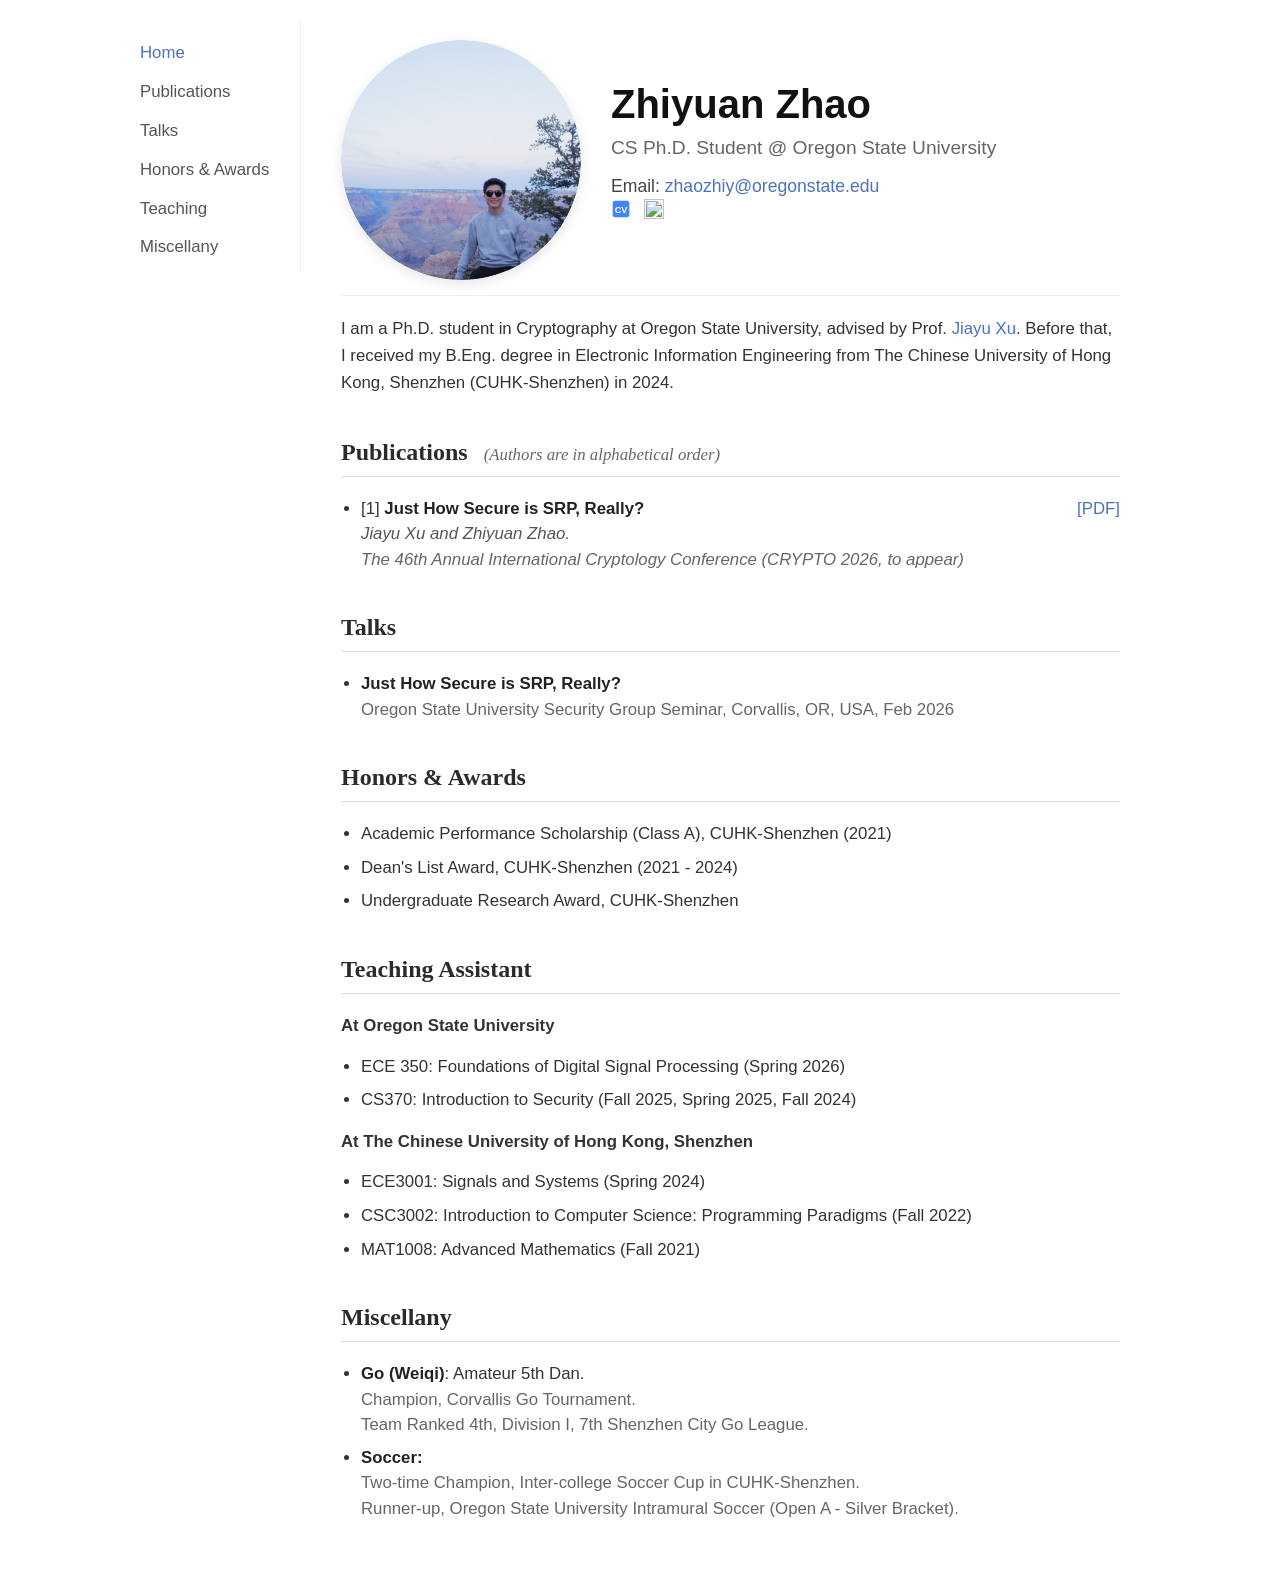
==== commit 0a04e455: "modified picture" ====
--- a/index.html
+++ b/index.html
@@ -21,7 +21,7 @@
     <div id="layout-content">
       <div class="header-container">
        <div class="header-photo">
-        <img src="picture.jpeg" alt="Zhiyuan Zhao" draggable="false" oncontextmenu="return false;" />
+        <img src="picture_cropped.png" alt="Zhiyuan Zhao" draggable="false" oncontextmenu="return false;" />
       </div>
       <div class="header-info">
         <h1>Zhiyuan Zhao</h1>
